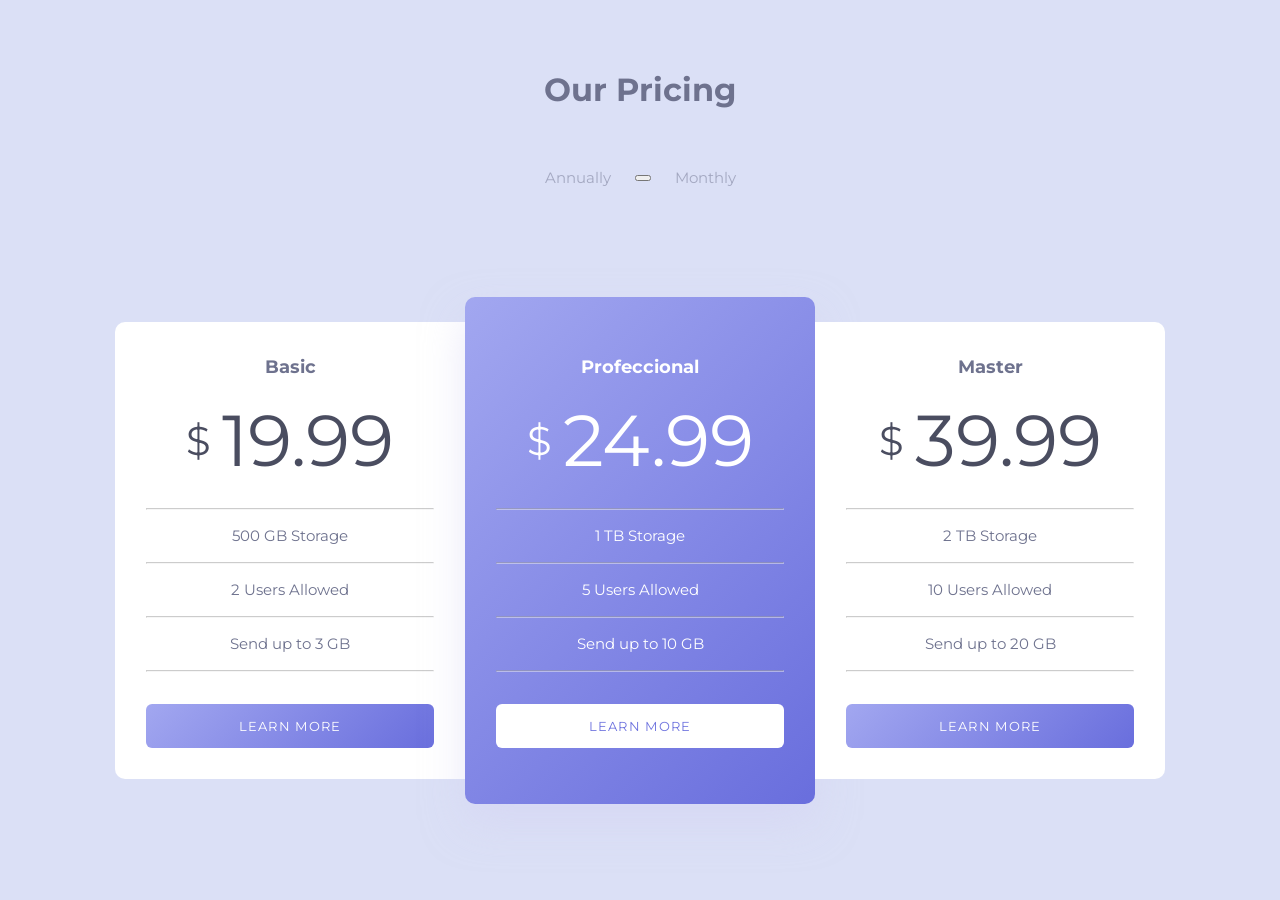
==== index.html @ 6031a593 "initial commit" ====
<!DOCTYPE html>
<html lang="en">
<head>
    <meta charset="UTF-8">
    <meta name="viewport" content="width=device-width, initial-scale=1.0">
    <title>Our pricing</title>
    <!-- Fonts -->
    <link rel="preconnect" href="https://fonts.googleapis.com">
    <link rel="preconnect" href="https://fonts.gstatic.com" crossorigin>
    <link href="https://fonts.googleapis.com/css2?family=Montserrat:wght@700&display=swap" rel="stylesheet">
    <!-- STYLESHEETS -->
    <link rel="stylesheet" href="css/normalazie.css">
    <link rel="stylesheet" href="css/style.css">
</head>
<body>   
    <div class="main-content">
        <div class="container">
            <div class="prices-data">
                <h1 class="prices-data-title">Our Pricing</h1>
                <div class="price-button-wrapper">
                    <p class="price-button-text">Annually</p>
                    <button class="price-button" type="button"></button>
                    <p class="price-button-text">Monthly</p>
                </div>

                <div class="pricing-table-wrapper">
                    <div class="prising-table">
                        <h1 class="prising-table-title">Basic</h1>
                        <div class="main-costs">
                            <span class="main-costs-mark">$</span>
                            <span class="main-costs-value">19.99</span>
                        </div>
                        <hr class="divider">
                        <p class="prising-table-texts">500 GB Storage</p>
                        <hr class="divider">
                        <p class="prising-table-texts">2 Users Allowed</p>
                        <hr class="divider">
                        <p class="prising-table-texts">Send up to 3 GB</p>
                        <hr class="divider">
                        <a class="button" href="#">Learn More</a>
                    </div>
                    
                    <div class="prising-table prising-table-pro">
                        <h1 class="prising-table-title prising-table-title-pro">Profeccional</h1>
                        <div class="main-costs">
                            <span class="main-costs-mark main-costs-mark-pro">$</span>
                            <span class="main-costs-value main-costs-value-pro">24.99</span>
                        </div>
                        <hr class="divider divider-pro">
                        <p class="prising-table-texts prising-table-texts-pro">1 TB Storage</p>
                        <hr class="divider divider-pro">
                        <p class="prising-table-texts prising-table-texts-pro">5 Users Allowed</p>
                        <hr class="divider divider-pro">
                        <p class="prising-table-texts prising-table-texts-pro">Send up to 10 GB</p>
                        <hr class="divider">
                        <a class="form-link" href="#">Learn More</a>
                    </div>

                    <div class="prising-table">
                        <h1 class="prising-table-title">Master</h1>
                        <div class="main-costs">
                            <span class="main-costs-mark">$</span>
                            <span class="main-costs-value">39.99</span>
                        </div>
                        <hr class="divider">
                        <p class="prising-table-texts">2 TB Storage</p>
                        <hr class="divider">
                        <p class="prising-table-texts">10 Users Allowed</p>
                        <hr class="divider">
                        <p class="prising-table-texts">Send up to 20 GB</p>
                        <hr class="divider">
                        <a class="button" href="#">Learn More</a>
                    </div>

                </div>
            </div>
        </div>
    </div>
</body>
</html>
---- css/normalazie.css ----
/*! normalize.css v8.0.1 | MIT License | github.com/necolas/normalize.css */

/* Document
   ========================================================================== */

/**
 * 1. Correct the line height in all browsers.
 * 2. Prevent adjustments of font size after orientation changes in iOS.
 */

 html {
    line-height: 1.15; /* 1 */
    -webkit-text-size-adjust: 100%; /* 2 */
  }
  
  /* Sections
     ========================================================================== */
  
  /**
   * Remove the margin in all browsers.
   */
  
  body {
    margin: 0;
  }
  
  /**
   * Render the `main` element consistently in IE.
   */
  
  main {
    display: block;
  }
  
  /**
   * Correct the font size and margin on `h1` elements within `section` and
   * `article` contexts in Chrome, Firefox, and Safari.
   */
  
  h1 {
    font-size: 2em;
    margin: 0.67em 0;
  }
  
  /* Grouping content
     ========================================================================== */
  
  /**
   * 1. Add the correct box sizing in Firefox.
   * 2. Show the overflow in Edge and IE.
   */
  
  hr {
    box-sizing: content-box; /* 1 */
    height: 0; /* 1 */
    overflow: visible; /* 2 */
  }
  
  /**
   * 1. Correct the inheritance and scaling of font size in all browsers.
   * 2. Correct the odd `em` font sizing in all browsers.
   */
  
  pre {
    font-family: monospace, monospace; /* 1 */
    font-size: 1em; /* 2 */
  }
  
  /* Text-level semantics
     ========================================================================== */
  
  /**
   * Remove the gray background on active links in IE 10.
   */
  
  a {
    background-color: transparent;
  }
  
  /**
   * 1. Remove the bottom border in Chrome 57-
   * 2. Add the correct text decoration in Chrome, Edge, IE, Opera, and Safari.
   */
  
  abbr[title] {
    border-bottom: none; /* 1 */
    text-decoration: underline; /* 2 */
    text-decoration: underline dotted; /* 2 */
  }
  
  /**
   * Add the correct font weight in Chrome, Edge, and Safari.
   */
  
  b,
  strong {
    font-weight: bolder;
  }
  
  /**
   * 1. Correct the inheritance and scaling of font size in all browsers.
   * 2. Correct the odd `em` font sizing in all browsers.
   */
  
  code,
  kbd,
  samp {
    font-family: monospace, monospace; /* 1 */
    font-size: 1em; /* 2 */
  }
  
  /**
   * Add the correct font size in all browsers.
   */
  
  small {
    font-size: 80%;
  }
  
  /**
   * Prevent `sub` and `sup` elements from affecting the line height in
   * all browsers.
   */
  
  sub,
  sup {
    font-size: 75%;
    line-height: 0;
    position: relative;
    vertical-align: baseline;
  }
  
  sub {
    bottom: -0.25em;
  }
  
  sup {
    top: -0.5em;
  }
  
  /* Embedded content
     ========================================================================== */
  
  /**
   * Remove the border on images inside links in IE 10.
   */
  
  img {
    border-style: none;
  }
  
  /* Forms
     ========================================================================== */
  
  /**
   * 1. Change the font styles in all browsers.
   * 2. Remove the margin in Firefox and Safari.
   */
  
  button,
  input,
  optgroup,
  select,
  textarea {
    font-family: inherit; /* 1 */
    font-size: 100%; /* 1 */
    line-height: 1.15; /* 1 */
    margin: 0; /* 2 */
  }
  
  /**
   * Show the overflow in IE.
   * 1. Show the overflow in Edge.
   */
  
  button,
  input { /* 1 */
    overflow: visible;
  }
  
  /**
   * Remove the inheritance of text transform in Edge, Firefox, and IE.
   * 1. Remove the inheritance of text transform in Firefox.
   */
  
  button,
  select { /* 1 */
    text-transform: none;
  }
  
  /**
   * Correct the inability to style clickable types in iOS and Safari.
   */
  
  button,
  [type="button"],
  [type="reset"],
  [type="submit"] {
    -webkit-appearance: button;
  }
  
  /**
   * Remove the inner border and padding in Firefox.
   */
  
  button::-moz-focus-inner,
  [type="button"]::-moz-focus-inner,
  [type="reset"]::-moz-focus-inner,
  [type="submit"]::-moz-focus-inner {
    border-style: none;
    padding: 0;
  }
  
  /**
   * Restore the focus styles unset by the previous rule.
   */
  
  button:-moz-focusring,
  [type="button"]:-moz-focusring,
  [type="reset"]:-moz-focusring,
  [type="submit"]:-moz-focusring {
    outline: 1px dotted ButtonText;
  }
  
  /**
   * Correct the padding in Firefox.
   */
  
  fieldset {
    padding: 0.35em 0.75em 0.625em;
  }
  
  /**
   * 1. Correct the text wrapping in Edge and IE.
   * 2. Correct the color inheritance from `fieldset` elements in IE.
   * 3. Remove the padding so developers are not caught out when they zero out
   *    `fieldset` elements in all browsers.
   */
  
  legend {
    box-sizing: border-box; /* 1 */
    color: inherit; /* 2 */
    display: table; /* 1 */
    max-width: 100%; /* 1 */
    padding: 0; /* 3 */
    white-space: normal; /* 1 */
  }
  
  /**
   * Add the correct vertical alignment in Chrome, Firefox, and Opera.
   */
  
  progress {
    vertical-align: baseline;
  }
  
  /**
   * Remove the default vertical scrollbar in IE 10+.
   */
  
  textarea {
    overflow: auto;
  }
  
  /**
   * 1. Add the correct box sizing in IE 10.
   * 2. Remove the padding in IE 10.
   */
  
  [type="checkbox"],
  [type="radio"] {
    box-sizing: border-box; /* 1 */
    padding: 0; /* 2 */
  }
  
  /**
   * Correct the cursor style of increment and decrement buttons in Chrome.
   */
  
  [type="number"]::-webkit-inner-spin-button,
  [type="number"]::-webkit-outer-spin-button {
    height: auto;
  }
  
  /**
   * 1. Correct the odd appearance in Chrome and Safari.
   * 2. Correct the outline style in Safari.
   */
  
  [type="search"] {
    -webkit-appearance: textfield; /* 1 */
    outline-offset: -2px; /* 2 */
  }
  
  /**
   * Remove the inner padding in Chrome and Safari on macOS.
   */
  
  [type="search"]::-webkit-search-decoration {
    -webkit-appearance: none;
  }
  
  /**
   * 1. Correct the inability to style clickable types in iOS and Safari.
   * 2. Change font properties to `inherit` in Safari.
   */
  
  ::-webkit-file-upload-button {
    -webkit-appearance: button; /* 1 */
    font: inherit; /* 2 */
  }
  
  /* Interactive
     ========================================================================== */
  
  /*
   * Add the correct display in Edge, IE 10+, and Firefox.
   */
  
  details {
    display: block;
  }
  
  /*
   * Add the correct display in all browsers.
   */
  
  summary {
    display: list-item;
  }
  
  /* Misc
     ========================================================================== */
  
  /**
   * Add the correct display in IE 10+.
   */
  
  template {
    display: none;
  }
  
  /**
   * Add the correct display in IE 10.
   */
  
  [hidden] {
    display: none;
  }
---- css/style.css ----
html{
    box-sizing:border-box;
    height: 100%;
    scroll-behavior: smooth;
}

*,
*::before,
*::after{
    box-sizing:inherit;
}

body{
    display: flex;
    flex-direction: column;
    height: 100%;
    padding:0;
    margin:0;
    font-family:'Montserrat', sans-serif;
    font-size:16px;
    line-height: 1.5;
    background-color:#dbe0f6;
    color:#222;
}
img{
    max-width: 100%;
    height: auto;
}

/* CONTAINER */
.container{
    width: 100%;
    max-width: 1150px;
    padding-left: 50px;
    padding-right: 50px;
    margin-right: auto;
    margin-left: auto;
}

/* MAIN_CONTENT */
.main-content{
    flex-grow: 1;
}
/* HEADER */
.prices-data {
    padding-top: 70px;
    padding-bottom: 70px;
}
.prices-data-title {
    text-align: center;
    margin: 0;
    padding: 0;
    color: #6E728E;
    font-weight: 700;
    font-size: 32px;
    line-height: 39px;
    margin-bottom: 40px;

}
.price-button-wrapper {
    display: flex;
    align-items: center;
    justify-content: center;
    margin-bottom: 90px;
}
.price-button-text {
    color:#6E728E;
    font-size: 15px;
    line-height: 28px;
    opacity: 0.5;
}
.price-button-text:not(:last-child){
    margin-right: 24px;
}
.price-button {
    margin-right: 24px;
}

/* COSTS-TABLES */
.pricing-table-wrapper {
    display: flex;
    justify-content: space-between;
    align-items: center;    
}
.prising-table {
    min-width: 350px;
    background-color:#fff;
    padding: 31px;
}
.prising-table:nth-child(1){
    border-radius: 10px 0 0 10px;
}
.prising-table:nth-child(2){
    border-radius: 10px;
}
.prising-table:nth-child(3){
    border-radius: 0 10px 10px 0;
}
.prising-table-title {
    color: #6E728E;
    padding: 0;
    margin: 0;
    font-size: 18px;
    line-height: 28px;
    text-align: center;
    margin-bottom: 24px;
}
.main-costs {
    display: flex;
    align-items: center;
    justify-content: center;
    margin-bottom: 32px;

}
.main-costs-mark {
    font-size: 40px;
    line-height: 48px;
    color: #4A4D60;
    margin-right: 11px;
    text-align: center;

}
.main-costs-value {
    font-size: 72px;
    line-height: 71px;
    color: #4A4D60;
}
.divider {
    color: #6E728E;
    opacity: 0.5;
    margin: 0;
}

.prising-table-texts {
    color: #6E728E;
    font-size: 15px;
    line-height: 28px;
    text-align: center;
    margin:12px 0 ;
}
.form-link {
    margin-top: 32px;
    padding: 14px 66px;
    background-color:#fff;
    border-radius: 6px;
    font-size: 13px;
    letter-spacing: 1.3px;
    text-decoration: none;
    font-style: normal;
    line-height: normal;
    color:#6D72DE;
    text-transform: uppercase;
    display: flex;
    justify-content: center;
}
.form-link:hover{
    background:#6d72de;
    color:#fff;
    border:1px solid #fff;
    border-radius:6px;
}
.button {
    margin-top: 32px;
    padding: 14px 66px;
    background: linear-gradient(135.06deg, #A2A7F0 -0.05%, #696EDD 100.05%);
    border-radius: 6px;
    font-size: 13px;
    letter-spacing: 1.3px;
    text-decoration: none;
    font-style: normal;
    line-height: normal;
    color:#fff;
    text-transform: uppercase;
    display: flex;
    justify-content: center;
}
.button:hover{
    background:#fff;
    color:#6d72de;
    border:1px solid #6d72de;
    border-radius:6px;  
}
.prising-table-pro {
    background: linear-gradient(135deg, #A2A7F0 -0.05%, #696EDD 100.05%);
    box-shadow: 0px 20px 40px 0px rgba(212, 210, 244, 0.50);
    padding-top: 56px;
    padding-bottom: 56px;
}
.prising-table-title-pro {
    color:#fff;
}
.main-costs-mark-pro {
    color:#fff;
}
.main-costs-value-pro {
    color:#fff;
}
.divider-pro {
    color:#fff;
}
.prising-table-texts-pro {
    color:#fff;
}
.button-pro{
    background-color:#fff;
}
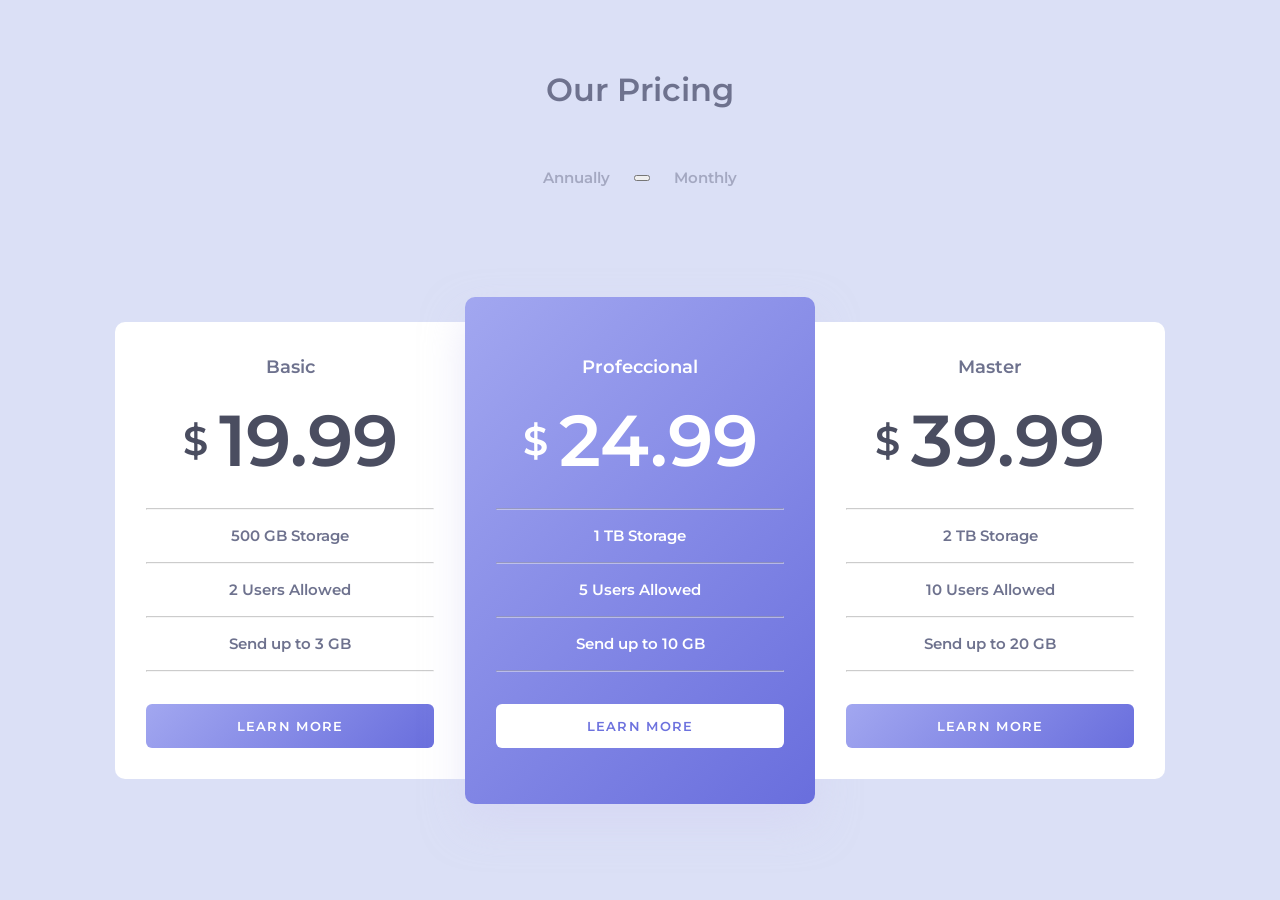
==== commit e5344e27: "add fonts by font face" ====
--- a/index.html
+++ b/index.html
@@ -4,10 +4,6 @@
     <meta charset="UTF-8">
     <meta name="viewport" content="width=device-width, initial-scale=1.0">
     <title>Our pricing</title>
-    <!-- Fonts -->
-    <link rel="preconnect" href="https://fonts.googleapis.com">
-    <link rel="preconnect" href="https://fonts.gstatic.com" crossorigin>
-    <link href="https://fonts.googleapis.com/css2?family=Montserrat:wght@700&display=swap" rel="stylesheet">
     <!-- STYLESHEETS -->
     <link rel="stylesheet" href="css/normalazie.css">
     <link rel="stylesheet" href="css/style.css">
--- a/css/style.css
+++ b/css/style.css
@@ -1,3 +1,12 @@
+@font-face {
+    font-family: 'Montserrat';
+    src: url('../fonts/Montserrat-SemiBold.woff2') format('woff2'),
+        url('../fonts/Montserrat-SemiBold.woff') format('woff');
+    font-weight: 700;
+    font-style: normal;
+    font-display: swap;
+}
+
 html{
     box-sizing:border-box;
     height: 100%;
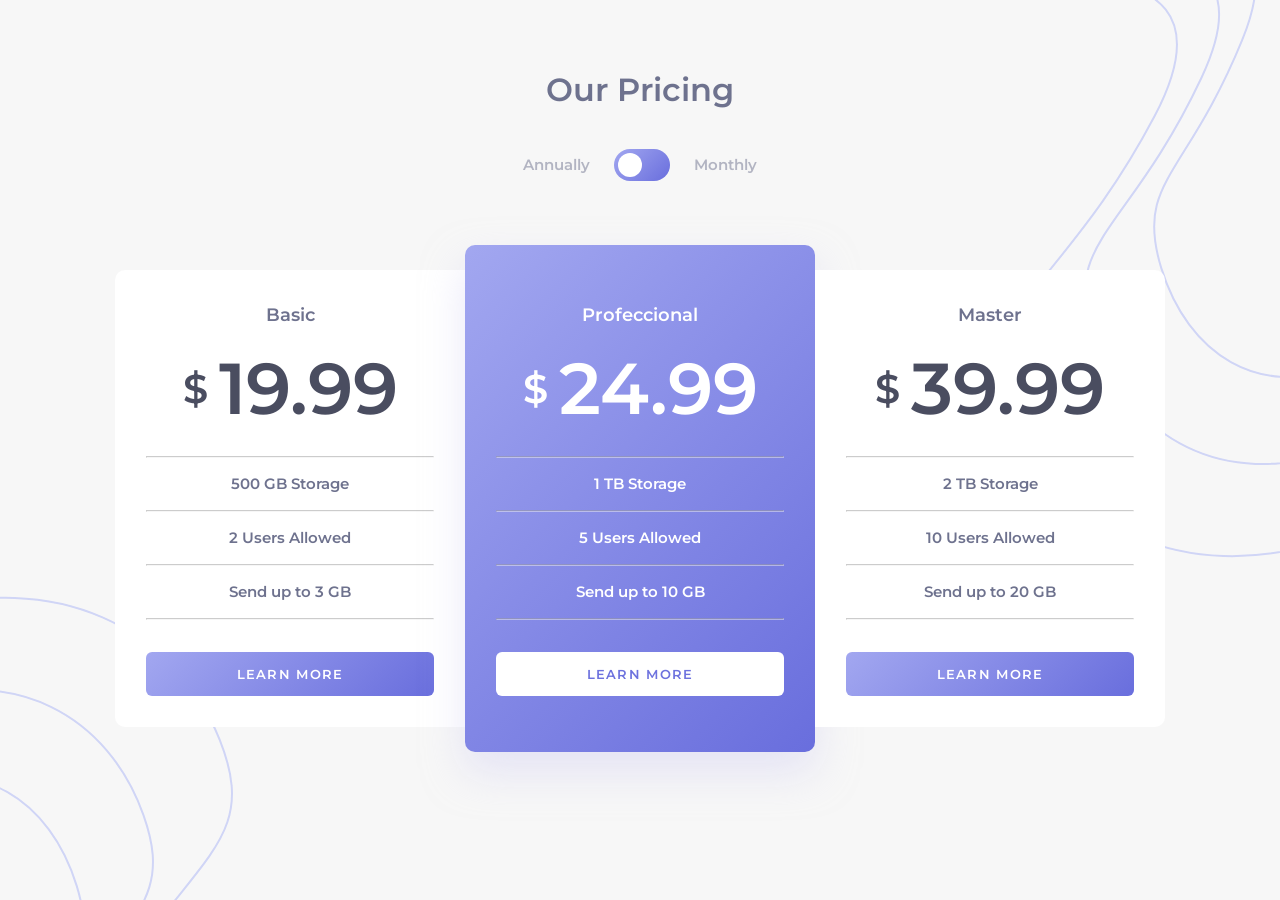
==== commit a878f73e: "add switch and change payment period" ====
--- a/index.html
+++ b/index.html
@@ -13,14 +13,25 @@
         <div class="container">
             <div class="prices-data">
                 <h1 class="prices-data-title">Our Pricing</h1>
-                <div class="price-button-wrapper">
-                    <p class="price-button-text">Annually</p>
-                    <button class="price-button" type="button"></button>
-                    <p class="price-button-text">Monthly</p>
-                </div>
+                <form action="https:echo.htmlacademy.ru" class="pricing-switch">
+                    <div class="switch">
+                        <!-- switch radios -->
+                        <input class="switch-input-annual visually-hidden" type="radio" name="payment_period" value="annual" id="annual-payment-radio">
+                        <input class="switch-input-monthly visually-hidden" type="radio" name="payment_period" value="monthly" id="monthly-payment-radio">
+                        <label class="switch-label" for="annual-payment-radio">Annually</label>
+                        <!-- SWITch control -->
+                        <div class="switch-control">
+                            <div class="switch-circle">
+                            </div>
+                            <label class="switch-control-annual" for="annual-payment-radio"></label>
+                            <label class="switch-control-monthly" for="monthly-payment-radio"></label>
+                        </div>
+                        <label class="switch-label" for="monthly-payment-radio">Monthly</label>
+                    </div>
+                </form>
 
                 <div class="pricing-table-wrapper">
-                    <div class="prising-table">
+                    <div class="prising-table" data-payment-annually="199.99" data-payment-monthly="19.99">
                         <h1 class="prising-table-title">Basic</h1>
                         <div class="main-costs">
                             <span class="main-costs-mark">$</span>
@@ -36,7 +47,7 @@
                         <a class="button" href="#">Learn More</a>
                     </div>
                     
-                    <div class="prising-table prising-table-pro">
+                    <div class="prising-table prising-table-pro" data-payment-annually="249.99" data-payment-monthly="24.99">
                         <h1 class="prising-table-title prising-table-title-pro">Profeccional</h1>
                         <div class="main-costs">
                             <span class="main-costs-mark main-costs-mark-pro">$</span>
@@ -52,7 +63,7 @@
                         <a class="form-link" href="#">Learn More</a>
                     </div>
 
-                    <div class="prising-table">
+                    <div class="prising-table" data-payment-annually="399.99" data-payment-monthly="39.99">
                         <h1 class="prising-table-title">Master</h1>
                         <div class="main-costs">
                             <span class="main-costs-mark">$</span>
@@ -72,5 +83,6 @@
             </div>
         </div>
     </div>
+    <script src="js/main.js"></script>
 </body>
 </html>
--- a/css/style.css
+++ b/css/style.css
@@ -28,14 +28,27 @@
     font-family:'Montserrat', sans-serif;
     font-size:16px;
     line-height: 1.5;
-    background-color:#dbe0f6;
-    color:#222;
+    background-image: url("../img/lines-bg-left.svg"),
+    url("../img/lines-bg-right.svg");
+    background-repeat: no-repeat;
+    background-position: left -120px bottom ,
+    right -100px top -100px;
+    background-color:#f7f7f7;
+    color:#6E728E;
 }
 img{
     max-width: 100%;
     height: auto;
 }
-
+.visually-hidden {
+    clip: rect(0 0 0 0);
+    clip-path: inset(50%);
+    height: 1px;
+    overflow: hidden;
+    position: absolute;
+    white-space: nowrap;
+    width: 1px;
+}
 /* CONTAINER */
 .container{
     width: 100%;
@@ -212,4 +225,62 @@
 }
 .button-pro{
     background-color:#fff;
+}
+
+/* Switch */
+.switch{
+    display: flex;
+    justify-content: center;
+    align-items: center;
+
+}
+.pricing-switch{
+    margin-bottom: 64px;
+    text-align: center;
+}
+
+.switch-label{
+    font-size: 15px;
+    line-height: 28px;
+    color:rgb(110, 114, 142,0.5);
+    cursor: pointer;
+}
+.switch-label:hover{
+    color:#6E728E
+}
+
+.switch-control{
+    position: relative;
+    width: 56px;
+    height: 32px;
+    padding: 4px;
+    margin-left: 24px;
+    margin-right: 24px;
+    border-radius:16px;
+    background-image:linear-gradient(135deg,#a2a7f0 0%,#696edd 100%);
+}
+.switch-circle{
+    width: 24px;
+    height: 24px;
+    border-radius:50%;
+    background-color:#fff;
+    transition: margin 0.2s ease;
+}
+.switch-control-annual,
+.switch-control-monthly{
+    position: absolute;
+    left:0;
+    top:0;
+    width: 100%;
+    height: 100%;
+    cursor:pointer;
+}
+
+.switch-input-annual:checked ~ .switch-control .switch-control-monthly,
+.switch-input-monthly:checked ~ .switch-control .switch-control-annual{
+    z-index: 5;
+}
+
+.switch-input-monthly:checked ~ .switch-control .switch-circle{
+    margin-left: 24px;
 }
